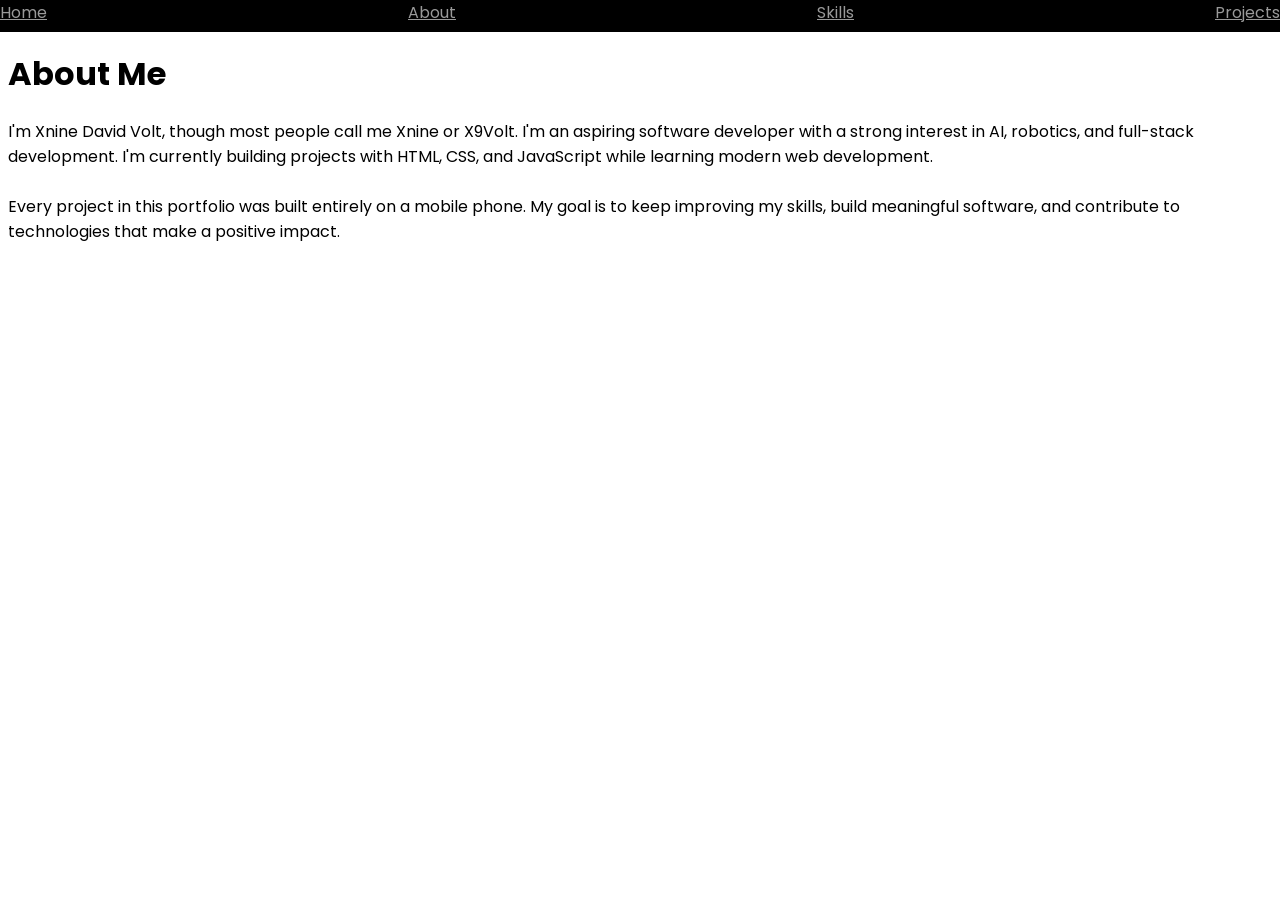
==== about.html @ 0317b636 "Add files via upload" ====
<!DOCTYPE html>

<html>
<head>
  <meta http-equiv="CONTENT-TYPE" content="text/html; charset=UTF-8">
  <link href="https://fonts.googleapis.com/css2?family=Poppins:wght@400;600;700&display=swap" rel="stylesheet">
  <link rel="stylesheet" href="style.css">
  <title>About Xnine</title>
</head>
<body>
  <header>
    <nav>
     <a href="index.html" class="link">Home</a>
     <a href="about.html" class="link">About</a>
     <a href="skills.html" class="link">Skills</a>
     <a href="projects.html" class="link">Projects</a>
   </nav>
  </header>
  <main>
    <h1>
      About Me
    </h1>
    <p>I'm Xnine David Volt, though most people call me Xnine or X9Volt. I'm an aspiring software developer with a strong interest in AI, robotics, and full-stack development. I'm currently building projects with HTML, CSS, and JavaScript while learning modern web development.
     <br><br>Every project in this portfolio was built entirely on a mobile phone. My goal is to keep improving my skills, build meaningful software, and contribute to technologies that make a positive impact.
    </p>
</body>
</html>
---- style.css ----
body{
  position: relative;
  font-family: poppins;
}
#mypic{
  width: 250px;
  border-radius: 50%
}
footer{
  color: #444;
  font-weight: 200;
}
#homebody{
  text-align: center;
  font-size: 20px;
}
nav{
  display: flex;
  flex-direction: row;
  justify-content: space-between;
  background-color: #000;
  padding-bottom: 7px;
  position: fixed;
  width: 100%;
  top: 0;
  left: 0;
}
a{
  color: #999;
}
main{
  margin-top: 50px;
}
#viewlink{
  color: #000;
  text-decoration: none;
  border: solid 0.1px #999;
  background-color: #eee;
  padding: 5px;
}
#intro{
  font-weight: 300;
  font-size: 20px;
}
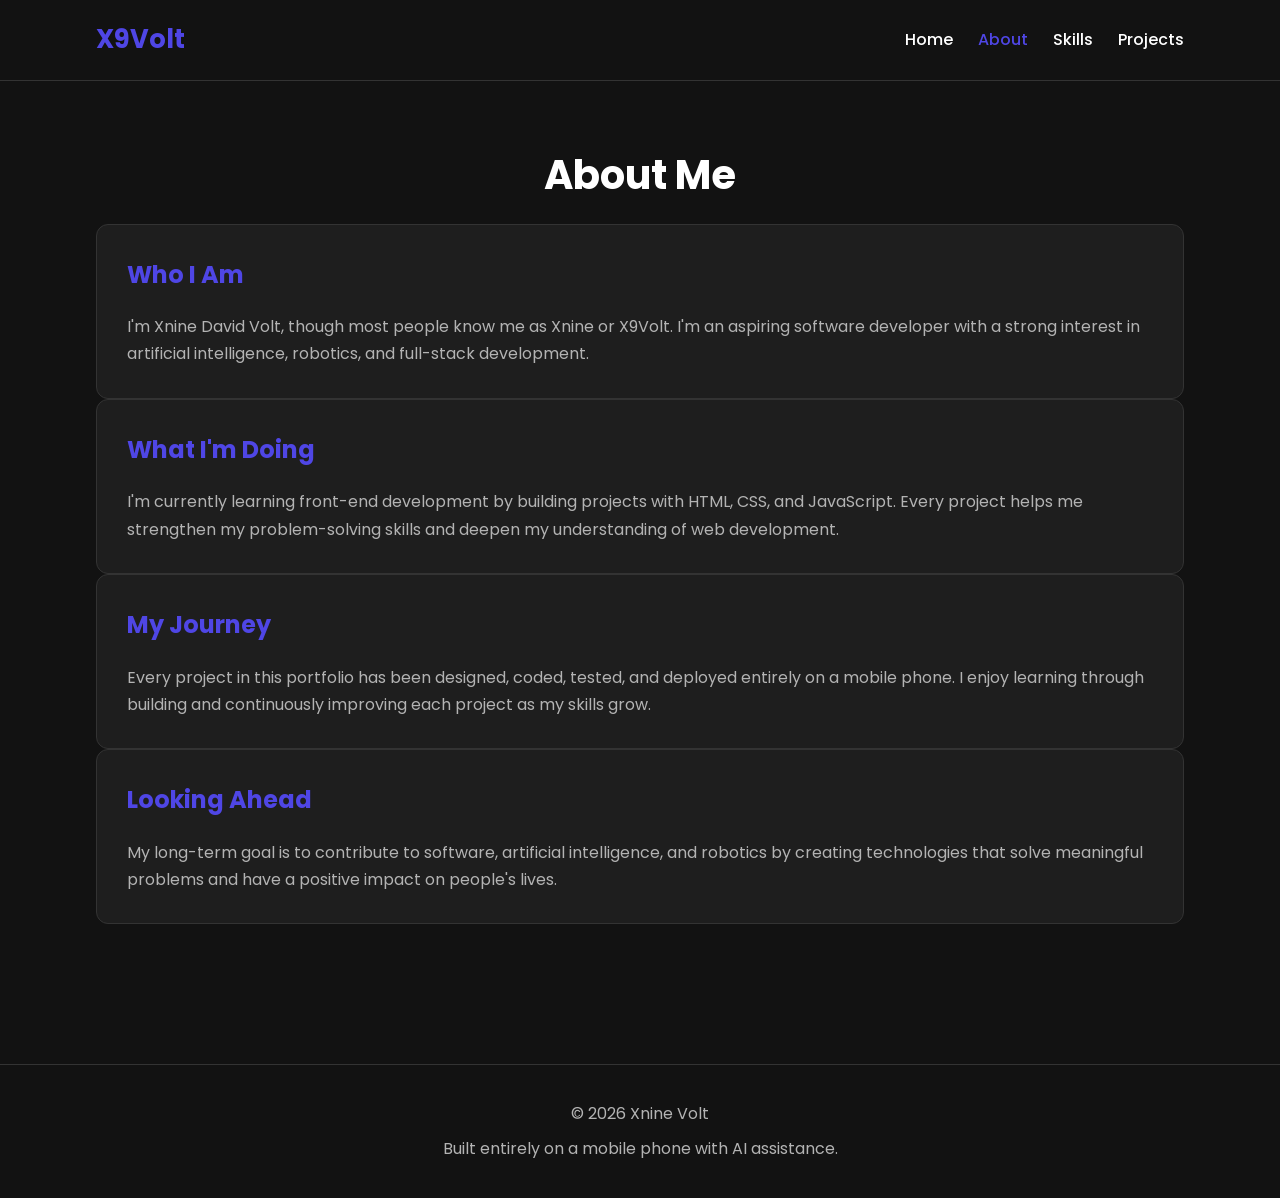
==== commit 6cf1dfa6: "Add files via upload" ====
--- a/about.html
+++ b/about.html
@@ -1,27 +1,130 @@
 <!DOCTYPE html>
+<html lang="en">
 
-<html>
 <head>
-  <meta http-equiv="CONTENT-TYPE" content="text/html; charset=UTF-8">
-  <link href="https://fonts.googleapis.com/css2?family=Poppins:wght@400;600;700&display=swap" rel="stylesheet">
-  <link rel="stylesheet" href="style.css">
-  <title>About Xnine</title>
+
+    <meta charset="UTF-8">
+    <meta name="viewport" content="width=device-width, initial-scale=1.0">
+
+    <title>About | Xnine Volt</title>
+
+    <link rel="preconnect" href="https://fonts.googleapis.com">
+    <link rel="preconnect" href="https://fonts.gstatic.com" crossorigin>
+
+    <link href="https://fonts.googleapis.com/css2?family=Poppins:wght@300;400;500;600;700&display=swap" rel="stylesheet">
+
+    <link rel="stylesheet" href="style.css">
+
 </head>
+
 <body>
-  <header>
+
+<header>
+
     <nav>
-     <a href="index.html" class="link">Home</a>
-     <a href="about.html" class="link">About</a>
-     <a href="skills.html" class="link">Skills</a>
-     <a href="projects.html" class="link">Projects</a>
-   </nav>
-  </header>
-  <main>
-    <h1>
-      About Me
+
+        <a href="index.html" class="logo">
+            X9Volt
+        </a>
+
+        <ul class="nav-links">
+
+            <li><a href="index.html">Home</a></li>
+
+            <li><a href="about.html" class="active">About</a></li>
+
+            <li><a href="skills.html">Skills</a></li>
+
+            <li><a href="projects.html">Projects</a></li>
+
+        </ul>
+
+    </nav>
+
+</header>
+
+<main class="page">
+
+    <h1 class="page-title">
+        About Me
     </h1>
-    <p>I'm Xnine David Volt, though most people call me Xnine or X9Volt. I'm an aspiring software developer with a strong interest in AI, robotics, and full-stack development. I'm currently building projects with HTML, CSS, and JavaScript while learning modern web development.
-     <br><br>Every project in this portfolio was built entirely on a mobile phone. My goal is to keep improving my skills, build meaningful software, and contribute to technologies that make a positive impact.
+
+    <section class="card">
+
+        <h2>
+            Who I Am
+        </h2>
+
+        <p>
+
+            I'm Xnine David Volt, though most people know me as Xnine or X9Volt. I'm an aspiring software developer with a strong interest in artificial intelligence, robotics, and full-stack development.
+
+        </p>
+
+    </section>
+
+    <section class="card">
+
+        <h2>
+            What I'm Doing
+        </h2>
+
+        <p>
+
+            I'm currently learning front-end development by building projects with HTML, CSS, and JavaScript. Every project helps me strengthen my problem-solving skills and deepen my understanding of web development.
+
+        </p>
+
+    </section>
+
+    <section class="card">
+
+        <h2>
+            My Journey
+        </h2>
+
+        <p>
+
+            Every project in this portfolio has been designed, coded, tested, and deployed entirely on a mobile phone. I enjoy learning through building and continuously improving each project as my skills grow.
+
+        </p>
+
+    </section>
+
+    <section class="card">
+
+        <h2>
+            Looking Ahead
+        </h2>
+
+        <p>
+
+            My long-term goal is to contribute to software, artificial intelligence, and robotics by creating technologies that solve meaningful problems and have a positive impact on people's lives.
+
+        </p>
+
+    </section>
+
+</main>
+
+<footer>
+
+    <p>
+
+        © 2026 Xnine Volt
+
     </p>
+
+    <p>
+
+        Built entirely on a mobile phone with AI assistance.
+
+    </p>
+
+</footer>
+
+<script src="script.js"></script>
+
 </body>
-</html>
+
+</html>
--- a/style.css
+++ b/style.css
@@ -1,45 +1,889 @@
+/* ==========================================
+   XNINE VOLT PORTFOLIO V2
+   Part 1 - Foundation
+========================================== */
+
+/* ---------- Google Font ---------- */
+
+@import url('https://fonts.googleapis.com/css2?family=Poppins:wght@300;400;500;600;700&display=swap');
+
+/* ---------- CSS Variables ---------- */
+
+:root{
+
+    --bg-color:#121212;
+    --surface:#1E1E1E;
+
+    --primary:#4F46E5;
+    --primary-hover:#6366F1;
+
+    --text:#FFFFFF;
+    --text-secondary:#B3B3B3;
+
+    --border:#333333;
+
+    --shadow:0 10px 25px rgba(0,0,0,.25);
+
+    --radius:12px;
+
+    --transition:.3s ease;
+
+}
+
+/* ---------- Reset ---------- */
+
+*{
+
+    margin:0;
+    padding:0;
+    box-sizing:border-box;
+
+}
+
+html{
+
+    scroll-behavior:smooth;
+
+}
+
 body{
-  position: relative;
-  font-family: poppins;
-}
-#mypic{
-  width: 250px;
-  border-radius: 50%
-}
+
+    font-family:"Poppins",sans-serif;
+
+    background:var(--bg-color);
+
+    color:var(--text);
+
+    line-height:1.7;
+
+}
+
+/* ---------- General ---------- */
+
+img{
+
+    display:block;
+
+    max-width:100%;
+
+}
+
+a{
+
+    text-decoration:none;
+
+}
+
+ul{
+
+    list-style:none;
+
+}
+
+main{
+
+    width:min(90%,1100px);
+
+    margin:auto;
+
+}
+
+.page{
+
+    padding:60px 0;
+
+}
+
+.page-title{
+
+    text-align:center;
+
+    font-size:2.5rem;
+
+    margin-bottom:15px;
+
+}
+
+.page-description{
+
+    text-align:center;
+
+    color:var(--text-secondary);
+
+    max-width:700px;
+
+    margin:0 auto 50px;
+
+}
+
+/* ==========================================
+                HEADER
+========================================== */
+
+header{
+
+    width:100%;
+
+    border-bottom:1px solid var(--border);
+
+    background:var(--bg-color);
+
+    position:sticky;
+
+    top:0;
+
+    z-index:1000;
+
+}
+
+nav{
+
+    width:min(90%,1100px);
+
+    margin:auto;
+
+    display:flex;
+
+    justify-content:space-between;
+
+    align-items:center;
+
+    padding:18px 0;
+
+}
+
+.logo{
+
+    font-size:1.6rem;
+
+    font-weight:700;
+
+    color:var(--primary);
+
+}
+
+.nav-links{
+
+    display:flex;
+
+    gap:25px;
+
+}
+
+.nav-links a{
+
+    color:var(--text);
+
+    font-weight:500;
+
+    transition:var(--transition);
+
+}
+
+.nav-links a:hover{
+
+    color:var(--primary);
+
+}
+
+.active{
+
+    color:var(--primary)!important;
+
+}
+
+/* ==========================================
+                HERO
+========================================== */
+
+.hero{
+
+    min-height:90vh;
+
+    display:flex;
+
+    flex-direction:column-reverse;
+
+    justify-content:center;
+
+    align-items:center;
+
+    gap:45px;
+
+}
+
+.hero-text{
+
+    text-align:center;
+
+}
+
+.intro{
+
+    color:var(--text-secondary);
+
+    margin-bottom:10px;
+
+}
+
+.hero h1{
+
+    font-size:3.3rem;
+
+    margin-bottom:10px;
+
+}
+
+.hero h2{
+
+    color:var(--primary);
+
+    font-weight:500;
+
+    margin-bottom:25px;
+
+}
+
+.description{
+
+    color:var(--text-secondary);
+
+    max-width:600px;
+
+}
+
+.hero-image img{
+
+    width:240px;
+
+    border-radius:50%;
+
+    border:5px solid var(--primary);
+
+    box-shadow:var(--shadow);
+
+}
+
+/* ==========================================
+                BUTTONS
+========================================== */
+
+.hero-buttons{
+
+    display:flex;
+
+    justify-content:center;
+
+    gap:15px;
+
+    margin-top:35px;
+
+    flex-wrap:wrap;
+
+}
+
+.btn{
+
+    display:inline-block;
+
+    background:var(--primary);
+
+    color:white;
+
+    padding:12px 26px;
+
+    border-radius:8px;
+
+    transition:var(--transition);
+
+    font-weight:600;
+
+}
+
+.btn:hover{
+
+    background:var(--primary-hover);
+
+    transform:translateY(-3px);
+
+}
+
+.secondary{
+
+    background:transparent;
+
+    border:2px solid var(--primary);
+
+}
+
+.secondary:hover{
+
+    background:var(--primary);
+
+}
+
+/* ==========================================
+                HOME STATS
+========================================== */
+
+.stats{
+
+    display:grid;
+
+    grid-template-columns:1fr;
+
+    gap:25px;
+
+    margin:70px 0;
+
+}
+
+.stat-card{
+
+    background:var(--surface);
+
+    border:1px solid var(--border);
+
+    border-radius:var(--radius);
+
+    padding:30px 20px;
+
+    text-align:center;
+
+    transition:var(--transition);
+
+}
+
+.stat-card:hover{
+
+    transform:translateY(-6px);
+
+    box-shadow:var(--shadow);
+
+}
+
+.stat-card h3{
+
+    font-size:2rem;
+
+    color:var(--primary);
+
+    margin-bottom:10px;
+
+}
+
+.stat-card p{
+
+    color:var(--text-secondary);
+
+}
+
+/* ==========================================
+                CARDS
+========================================== */
+
+.cards{
+
+    display:grid;
+
+    gap:25px;
+
+}
+
+.card{
+
+    background:var(--surface);
+
+    border:1px solid var(--border);
+
+    border-radius:var(--radius);
+
+    padding:30px;
+
+    transition:var(--transition);
+
+}
+
+.card:hover{
+
+    transform:translateY(-6px);
+
+    box-shadow:var(--shadow);
+
+}
+
+.card h2{
+
+    color:var(--primary);
+
+    margin-bottom:18px;
+
+}
+
+.card p{
+
+    color:var(--text-secondary);
+
+}
+
+.card ul{
+
+    padding-left:20px;
+
+}
+
+.card li{
+
+    margin-bottom:12px;
+
+    list-style:disc;
+
+}
+
+/* ==========================================
+            FEATURED PROJECTS
+========================================== */
+
+.featured{
+
+    margin:80px 0;
+
+}
+
+.featured h2{
+
+    text-align:center;
+
+    margin-bottom:40px;
+
+    font-size:2rem;
+
+}
+
+/* ==========================================
+            PROJECT GRID
+========================================== */
+
+.project-grid{
+
+    display:grid;
+
+    gap:30px;
+
+}
+
+.project-card{
+
+    background:var(--surface);
+
+    border:1px solid var(--border);
+
+    border-radius:var(--radius);
+
+    overflow:hidden;
+
+    transition:var(--transition);
+
+}
+
+.project-card:hover{
+
+    transform:translateY(-8px);
+
+    box-shadow:var(--shadow);
+
+}
+
+.project-image{
+
+    width:100%;
+
+    aspect-ratio:16/9;
+
+    object-fit:cover;
+
+    background:#2a2a2a;
+
+}
+
+/* Screenshot placeholder */
+
+.project-image-placeholder{
+
+    width:100%;
+
+    aspect-ratio:16/9;
+
+    display:flex;
+
+    justify-content:center;
+
+    align-items:center;
+
+    background:#2a2a2a;
+
+    color:var(--text-secondary);
+
+    font-size:.95rem;
+
+}
+
+.project-content{
+
+    padding:25px;
+
+}
+
+.project-content h2,
+
+.project-content h3{
+
+    margin-bottom:15px;
+
+    color:var(--primary);
+
+}
+
+.project-content p{
+
+    color:var(--text-secondary);
+
+    margin-bottom:15px;
+
+}
+
+.project-buttons{
+
+    display:flex;
+
+    gap:15px;
+
+    margin-top:20px;
+
+    flex-wrap:wrap;
+
+}
+
+/* ==========================================
+                FOOTER
+========================================== */
+
 footer{
-  color: #444;
-  font-weight: 200;
-}
-#homebody{
-  text-align: center;
-  font-size: 20px;
-}
-nav{
-  display: flex;
-  flex-direction: row;
-  justify-content: space-between;
-  background-color: #000;
-  padding-bottom: 7px;
-  position: fixed;
-  width: 100%;
-  top: 0;
-  left: 0;
-}
-a{
-  color: #999;
-}
+
+    border-top:1px solid var(--border);
+
+    text-align:center;
+
+    padding:35px 20px;
+
+    margin-top:80px;
+
+}
+
+footer p{
+
+    color:var(--text-secondary);
+
+}
+
+footer p:first-child{
+
+    margin-bottom:8px;
+
+}
+
+/* ==========================================
+          RESPONSIVE DESIGN
+========================================== */
+
+
+/* ---------- Tablet ---------- */
+
+@media(min-width:768px){
+
+    .hero{
+
+        flex-direction:row;
+
+        justify-content:space-between;
+
+        min-height:85vh;
+
+    }
+
+
+    .hero-text{
+
+        text-align:left;
+
+    }
+
+
+    .hero-buttons{
+
+        justify-content:flex-start;
+
+    }
+
+
+    .hero h1{
+
+        font-size:4rem;
+
+    }
+
+
+    .hero-image img{
+
+        width:320px;
+
+    }
+
+
+    .stats{
+
+        grid-template-columns:repeat(3,1fr);
+
+    }
+
+
+    .cards{
+
+        grid-template-columns:repeat(2,1fr);
+
+    }
+
+
+    .project-grid{
+
+        grid-template-columns:repeat(2,1fr);
+
+    }
+
+}
+
+
+/* ---------- Desktop ---------- */
+
+@media(min-width:1024px){
+
+    main{
+
+        width:min(85%,1200px);
+
+    }
+
+
+    nav{
+
+        width:min(85%,1200px);
+
+    }
+
+
+    .hero h1{
+
+        font-size:5rem;
+
+    }
+
+
+    .hero-image img{
+
+        width:380px;
+
+    }
+
+
+    .cards{
+
+        grid-template-columns:repeat(3,1fr);
+
+    }
+
+
+    .project-grid{
+
+        grid-template-columns:repeat(3,1fr);
+
+    }
+
+}
+
+
+/* ==========================================
+              EXTRA POLISH
+========================================== */
+
+
+/* Image Hover */
+
+.project-image{
+
+    transition:var(--transition);
+
+}
+
+
+.project-card:hover .project-image{
+
+    transform:scale(1.05);
+
+}
+
+
+/* Button Animation */
+
+.btn{
+
+    position:relative;
+
+    overflow:hidden;
+
+}
+
+
+.btn::after{
+
+    content:"";
+
+    position:absolute;
+
+    top:0;
+
+    left:-100%;
+
+    width:100%;
+
+    height:100%;
+
+    background:rgba(255,255,255,.15);
+
+    transition:.4s;
+
+}
+
+
+.btn:hover::after{
+
+    left:100%;
+
+}
+
+
+/* Smooth page appearance */
+
 main{
-  margin-top: 50px;
-}
-#viewlink{
-  color: #000;
-  text-decoration: none;
-  border: solid 0.1px #999;
-  background-color: #eee;
-  padding: 5px;
-}
-#intro{
-  font-weight: 300;
-  font-size: 20px;
-}
-
+
+    animation:fadeIn .6s ease;
+
+}
+
+
+@keyframes fadeIn{
+
+    from{
+
+        opacity:0;
+
+        transform:translateY(20px);
+
+    }
+
+
+    to{
+
+        opacity:1;
+
+        transform:translateY(0);
+
+    }
+
+}
+
+
+/* Better mobile navigation spacing */
+
+@media(max-width:600px){
+
+    nav{
+
+        flex-direction:column;
+
+        gap:15px;
+
+    }
+
+
+    .nav-links{
+
+        gap:15px;
+
+        flex-wrap:wrap;
+
+        justify-content:center;
+
+    }
+
+
+    .hero h1{
+
+        font-size:2.5rem;
+
+    }
+
+
+    .page-title{
+
+        font-size:2rem;
+
+    }
+
+
+    .card,
+
+    .project-content{
+
+        padding:20px;
+
+    }
+
+}
+
+/* ==========================================
+                CONTACT
+========================================== */
+
+.contact{
+
+    text-align:center;
+
+    background:var(--surface);
+
+    border:1px solid var(--border);
+
+    border-radius:var(--radius);
+
+    padding:40px 20px;
+
+    margin:80px 0;
+
+}
+
+
+.contact h2{
+
+    color:var(--primary);
+
+    margin-bottom:15px;
+
+}
+
+
+.contact p{
+
+    color:var(--text-secondary);
+
+    margin-bottom:25px;
+
+}
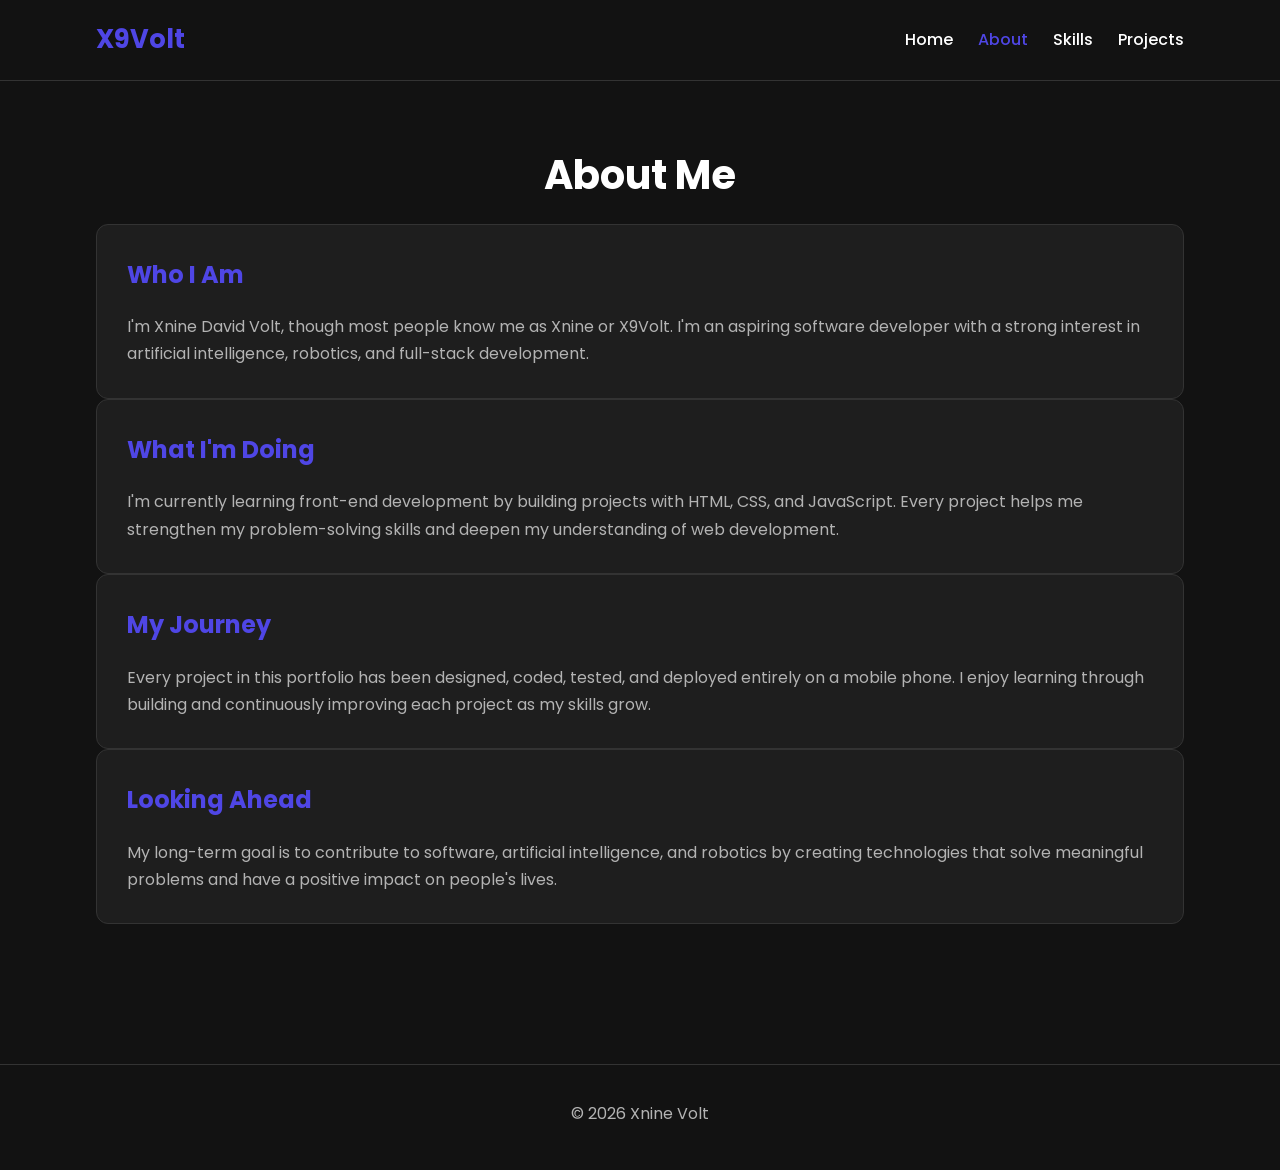
==== commit 461ae910: "Remove mobile phone AI assistance note from footer Removed the line about building the site on a mob" ====
--- a/about.html
+++ b/about.html
@@ -115,16 +115,10 @@
 
     </p>
 
-    <p>
-
-        Built entirely on a mobile phone with AI assistance.
-
-    </p>
-
 </footer>
 
 <script src="script.js"></script>
 
 </body>
 
-</html>+</html>
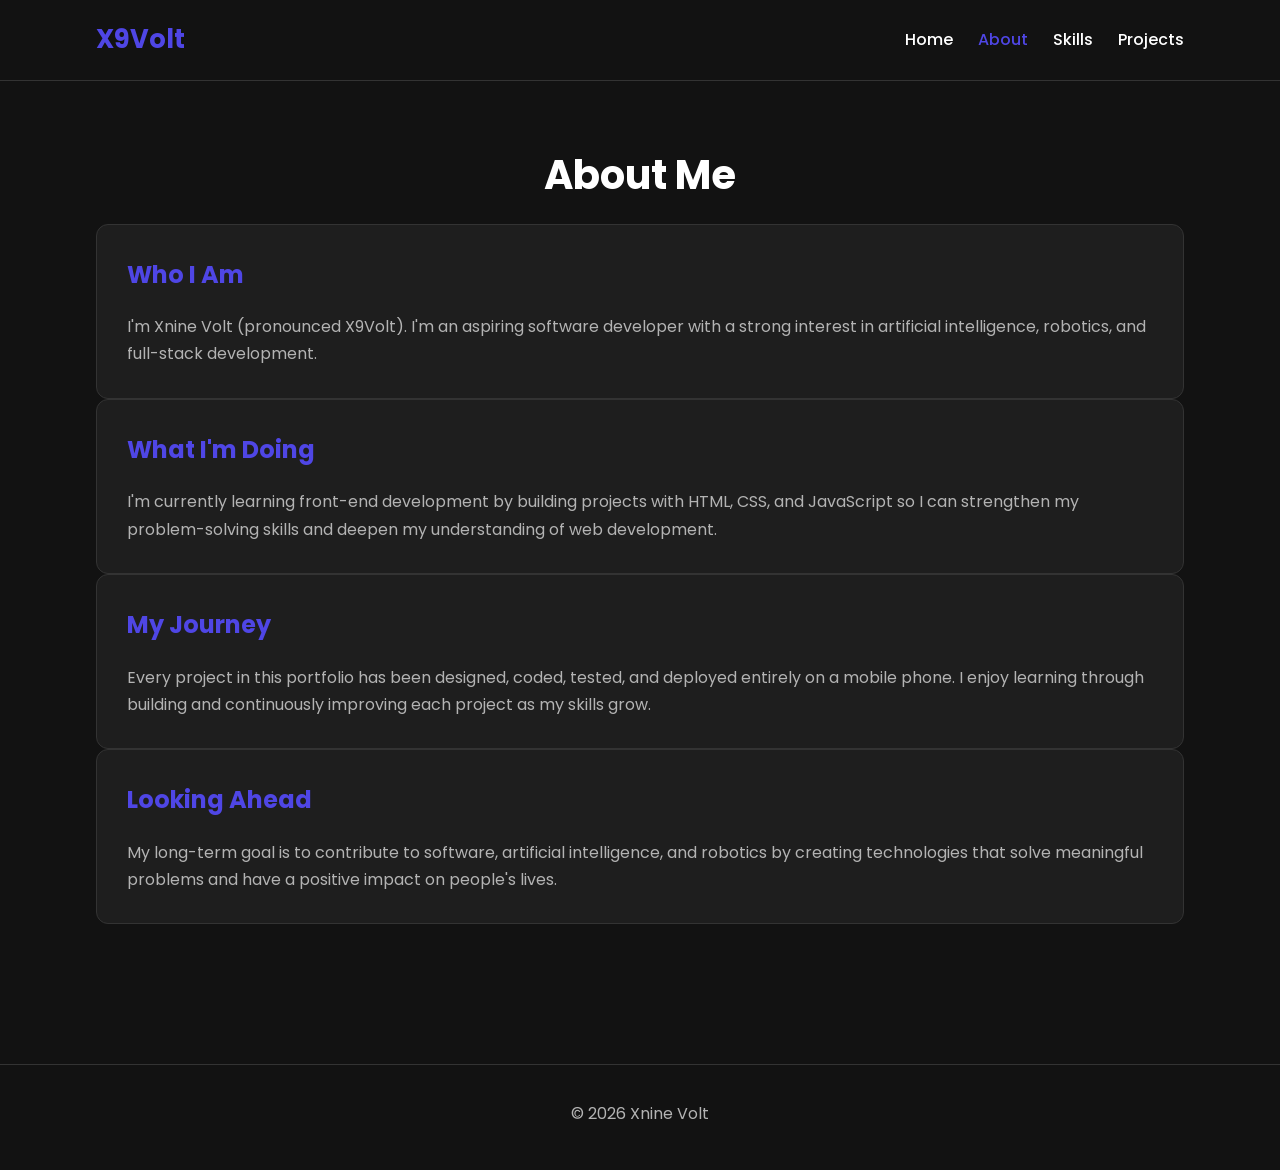
==== commit b31ef7d7: "Update personal introduction in about.html" ====
--- a/about.html
+++ b/about.html
@@ -57,7 +57,7 @@
 
         <p>
 
-            I'm Xnine David Volt, though most people know me as Xnine or X9Volt. I'm an aspiring software developer with a strong interest in artificial intelligence, robotics, and full-stack development.
+            I'm Xnine Volt (pronounced X9Volt). I'm an aspiring software developer with a strong interest in artificial intelligence, robotics, and full-stack development.
 
         </p>
 
@@ -71,7 +71,7 @@
 
         <p>
 
-            I'm currently learning front-end development by building projects with HTML, CSS, and JavaScript. Every project helps me strengthen my problem-solving skills and deepen my understanding of web development.
+            I'm currently learning front-end development by building projects with HTML, CSS, and JavaScript so I can strengthen my problem-solving skills and deepen my understanding of web development.
 
         </p>
 
